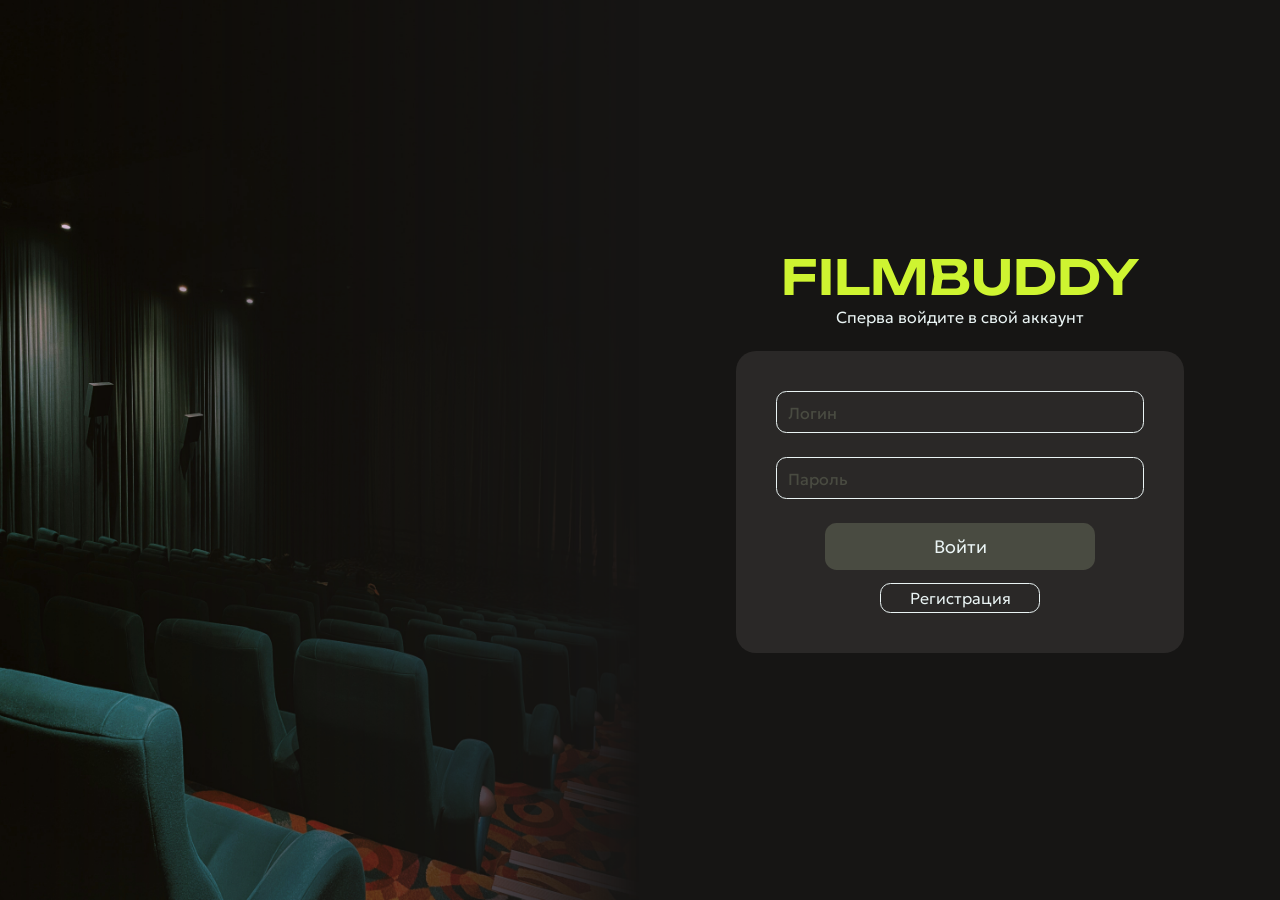
==== services/frontend/index.html @ 45f66229 "feat: add all functionality and base css" ====
<!DOCTYPE html>
<html lang="ru">

<head>
    <meta charset="UTF-8">
    <meta name="viewport" content="width=device-width, initial-scale=1.0">
    <link rel="preconnect" href="https://fonts.googleapis.com">
    <link rel="preconnect" href="https://fonts.gstatic.com" crossorigin>
    <link href="https://fonts.googleapis.com/css2?family=Geologica:wght@100..900&family=Unbounded:wght@600&display=swap"
        rel="stylesheet">
    <title>FilmBuddy - поможем с выбором кино</title>
    <link rel="icon" type="image/png" sizes="16x16" href="./assets/favicon.png">
    <link rel="stylesheet" href="main.css">
</head>

<body>
    <navbar id="navbar" class="hidden">
        <div class="navbar__content">
            <h1 class="logo">FILMBUDDY</h1>
            <div class="navbar__content__pages">
                <a class="page navbar__content__pages__search" data-page="search">Поиск</a>
                <a class="page navbar__content__pages__recomendation" data-page="recomendation">Рекомендации</a>
                <a class="page navbar__content__pages__friends" data-page="friends">Друзья</a>
                <a class="page navbar__content__pages__notice" data-page="notice">
                    <svg width="24" height="24" viewBox="0 0 32 32" fill="none" xmlns="http://www.w3.org/2000/svg">
                        <path
                            d="M29.8095 26.1571C26.4089 24.6214 26.2795 18.0295 26.277 17.8631V13.4408C26.277 9.18443 23.6761 5.52445 19.9802 3.96607C19.9722 1.77778 18.19 0 16 0C13.8101 0 12.0278 1.77789 12.0198 3.96597C8.32405 5.52435 5.72311 9.18433 5.72311 13.4406V17.863C5.7207 18.0294 5.59124 24.6213 2.1905 26.157C1.8031 26.332 1.59018 26.7537 1.67975 27.1693C1.76922 27.5849 2.13675 27.8818 2.5619 27.8818H11.1831C11.3598 28.854 11.8195 29.7585 12.5226 30.4911C13.4565 31.4641 14.6915 31.9999 15.9999 31.9999C17.3084 31.9999 18.5434 31.4641 19.4771 30.4911C20.1803 29.7584 20.64 28.8539 20.8167 27.8818H29.4379C29.863 27.8818 30.2305 27.585 30.3201 27.1693C30.4097 26.7537 30.1969 26.3321 29.8095 26.1571ZM25.3299 22.9992C25.6874 24.083 26.1936 25.1714 26.9114 26.0772H5.08859C5.80629 25.1715 6.31249 24.0832 6.66998 22.9992H25.3299ZM16 1.80471C16.9906 1.80471 17.8282 2.47033 18.0902 3.37763C17.4151 3.2376 16.716 3.16377 16 3.16377C15.2841 3.16377 14.585 3.23755 13.9098 3.37763C14.172 2.47038 15.0095 1.80471 16 1.80471ZM7.52781 17.8686V13.4406C7.52781 8.76906 11.3284 4.96848 16 4.96848C20.6717 4.96848 24.4723 8.76906 24.4723 13.4406V17.876C24.4735 18.0117 24.4946 19.4383 24.8541 21.1944H7.14575C7.50549 19.4366 7.52672 18.0075 7.52781 17.8686ZM16 30.1953C14.6227 30.1953 13.4207 29.2023 13.0349 27.8818H18.9651C18.5793 29.2023 17.3775 30.1953 16 30.1953Z" />
                    </svg>
                </a>
                <a class="page navbar__content__pages__profile" data-page="profile">Профиль</a>
            </div>
        </div>
    </navbar>
    <main id="main-content">
    </main>


    <script src="modules/temp-notice/temp-notice.js"></script>
    <script src="modules/profile/profile.js"></script>
    <script src="mock-api.js"></script>
    <script src="api.js"></script>
    <script src="modules/auth/auth.js"></script>
    <script src="modules/film/film.js"></script>
    <script src="modules/search/search.js"></script>
    <script src="modules/recomendation/recomendation.js"></script>
    <script src="modules/friends/friends.js"></script>
    <script src="modules/notification/notification.js"></script>
    <script src="app.js"></script>
    <script src="main.js"></script>

</body>

</html>
---- services/frontend/main.css ----
@import url("variables.css");
@import url("modules/auth/auth.css");
@import url("modules/search/search.css");
@import url("modules/recomendation/recomendation.css");
@import url("modules/film/film.css");
@import url("modules/profile/profile.css");
@import url("modules/notification/notification.css");
@import url("modules/friends/friends.css");
@import url("modules/temp-notice/temp-notice.css");
@import url("modules/navbar/navbar.css");

* {
    padding: 0;
    margin: 0;
    box-sizing: border-box;
}

body {
    background-color: var(--dark-grey);
}

[data-page] {
    cursor: pointer;
}

.hidden {
    display: none;
}

.logo {
    font: var(--font-logo);
    color: var(--green-yellow);
}

input,
button {
    width: 100%;
    appearance: none;
    outline: none;
    border: none;
    background: none;
    font-family: inherit;
    font-size: inherit;
    line-height: inherit;
}
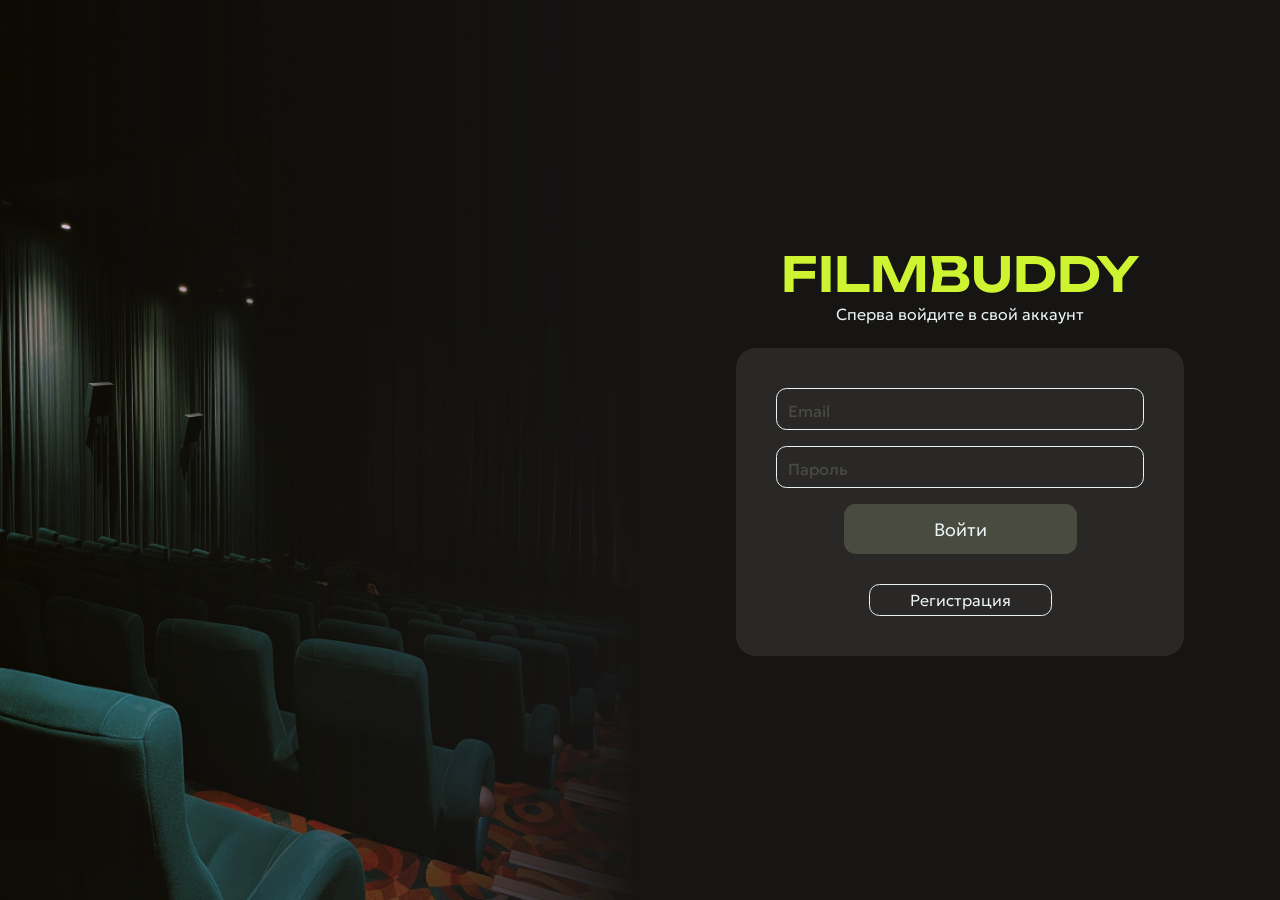
==== commit 8e1b2ea2: "refactor: refactor profile, friends for backend; feat: add page to confirm code from mail" ====
--- a/services/frontend/index.html
+++ b/services/frontend/index.html
@@ -34,11 +34,10 @@
     <main id="main-content">
     </main>
 
-
+    <script src="mock-api.js"></script>
+    <script src="api.js"></script>
     <script src="modules/temp-notice/temp-notice.js"></script>
     <script src="modules/profile/profile.js"></script>
-    <script src="mock-api.js"></script>
-    <script src="api.js"></script>
     <script src="modules/auth/auth.js"></script>
     <script src="modules/film/film.js"></script>
     <script src="modules/search/search.js"></script>
--- a/services/frontend/main.css
+++ b/services/frontend/main.css
@@ -8,6 +8,7 @@
 @import url("modules/friends/friends.css");
 @import url("modules/temp-notice/temp-notice.css");
 @import url("modules/navbar/navbar.css");
+@import url("modules/setProfile/setProfile.css");
 
 * {
     padding: 0;
